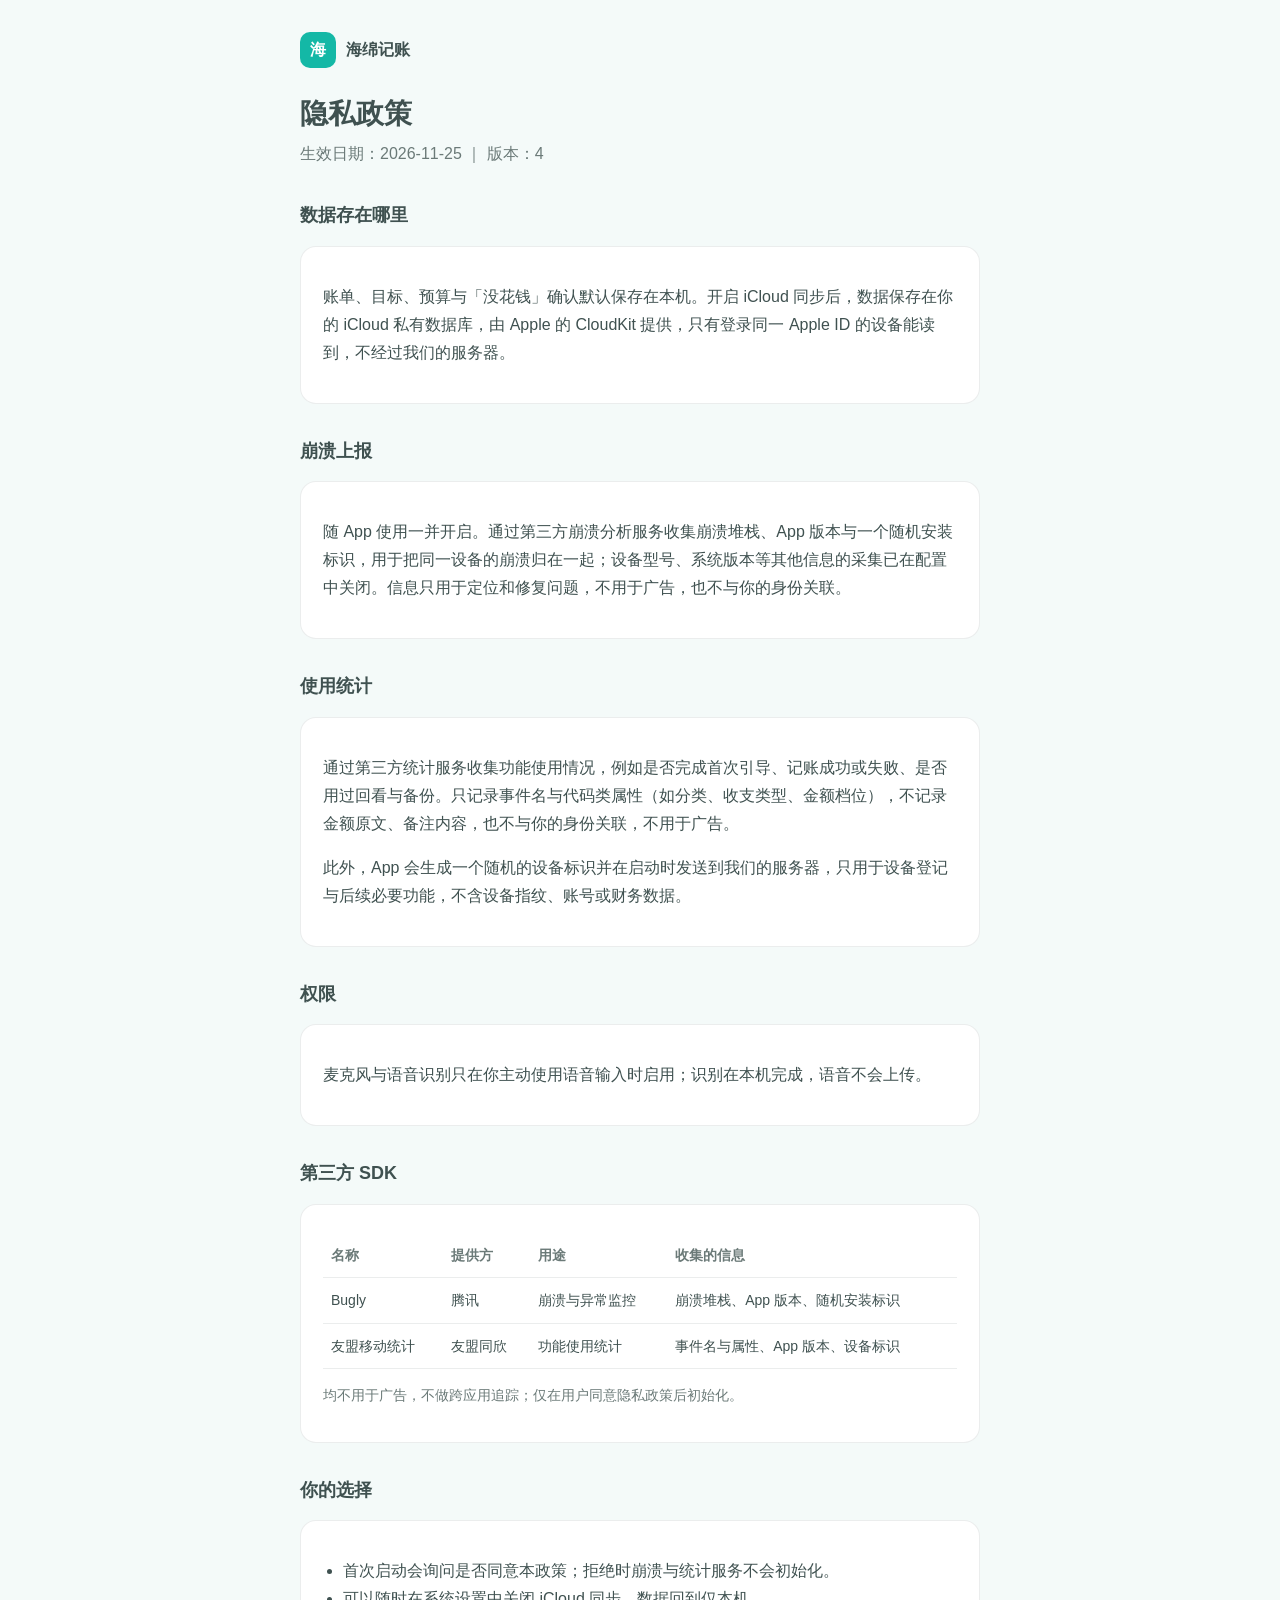
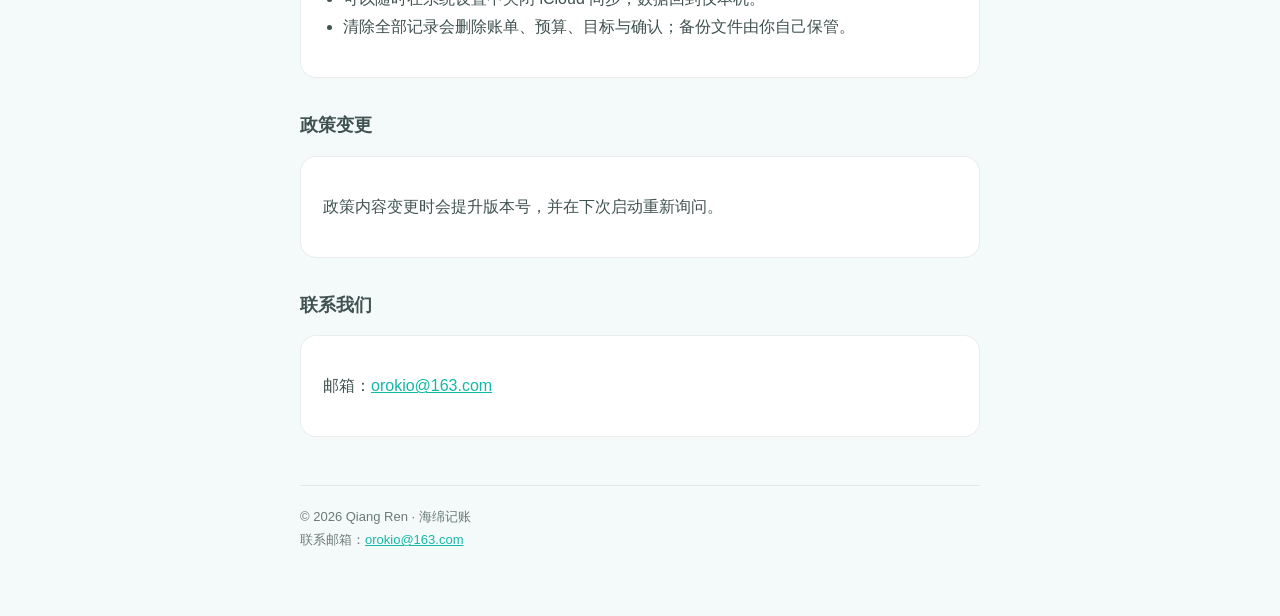
==== privacy.html @ cc496c3c "站点：首页、使用帮助与隐私政策" ====
<!doctype html>
<html lang="zh-CN">
<head>
<meta charset="utf-8">
<meta name="viewport" content="width=device-width,initial-scale=1">
<title>隐私政策 · 海绵记账</title>
<link rel="stylesheet" href="./styles.css">
</head>
<body>
<div class="wrap">
<header>
  <div class="logo">海</div>
  <a href="./index.html">海绵记账</a>
</header>
<h1>隐私政策</h1>
<p class="lead">生效日期：2026-11-25 ｜ 版本：4</p>

<h2>数据存在哪里</h2>
<div class="card">
<p>账单、目标、预算与「没花钱」确认默认保存在本机。开启 iCloud 同步后，数据保存在你的 iCloud 私有数据库，由 Apple 的 CloudKit 提供，只有登录同一 Apple ID 的设备能读到，不经过我们的服务器。</p>
</div>

<h2>崩溃上报</h2>
<div class="card">
<p>随 App 使用一并开启。通过第三方崩溃分析服务收集崩溃堆栈、App 版本与一个随机安装标识，用于把同一设备的崩溃归在一起；设备型号、系统版本等其他信息的采集已在配置中关闭。信息只用于定位和修复问题，不用于广告，也不与你的身份关联。</p>
</div>

<h2>使用统计</h2>
<div class="card">
<p>通过第三方统计服务收集功能使用情况，例如是否完成首次引导、记账成功或失败、是否用过回看与备份。只记录事件名与代码类属性（如分类、收支类型、金额档位），不记录金额原文、备注内容，也不与你的身份关联，不用于广告。</p>
<p>此外，App 会生成一个随机的设备标识并在启动时发送到我们的服务器，只用于设备登记与后续必要功能，不含设备指纹、账号或财务数据。</p>
</div>

<h2>权限</h2>
<div class="card">
<p>麦克风与语音识别只在你主动使用语音输入时启用；识别在本机完成，语音不会上传。</p>
</div>

<h2>第三方 SDK</h2>
<div class="card">
<table>
<thead><tr><th>名称</th><th>提供方</th><th>用途</th><th>收集的信息</th></tr></thead>
<tbody>
<tr><td>Bugly</td><td>腾讯</td><td>崩溃与异常监控</td><td>崩溃堆栈、App 版本、随机安装标识</td></tr>
<tr><td>友盟移动统计</td><td>友盟同欣</td><td>功能使用统计</td><td>事件名与属性、App 版本、设备标识</td></tr>
</tbody>
</table>
<p class="muted">均不用于广告，不做跨应用追踪；仅在用户同意隐私政策后初始化。</p>
</div>

<h2>你的选择</h2>
<div class="card">
<ul>
  <li>首次启动会询问是否同意本政策；拒绝时崩溃与统计服务不会初始化。</li>
  <li>可以随时在系统设置中关闭 iCloud 同步，数据回到仅本机。</li>
  <li>清除全部记录会删除账单、预算、目标与确认；备份文件由你自己保管。</li>
</ul>
</div>

<h2>政策变更</h2>
<div class="card">
<p>政策内容变更时会提升版本号，并在下次启动重新询问。</p>
</div>

<h2>联系我们</h2>
<div class="card">
<p>邮箱：<a href="mailto:orokio@163.com">orokio@163.com</a></p>
</div>

<footer>
  © 2026 Qiang Ren · 海绵记账<br>
  联系邮箱：<a href="mailto:orokio@163.com">orokio@163.com</a>
</footer>
</div>
</body>
</html>
---- styles.css ----
:root{
  --brand:#14B8A6; --brand-soft:rgba(20,184,166,.10);
  --text:#3F5150; --text-2:#6B7A78; --canvas:#F4FAF9; --card:#FFFFFF;
  --line:rgba(63,81,80,.10);
}
*{box-sizing:border-box}
html{-webkit-text-size-adjust:100%}
body{
  margin:0; background:var(--canvas); color:var(--text);
  font:16px/1.75 -apple-system,BlinkMacSystemFont,"PingFang SC","Hiragino Sans GB","Microsoft YaHei",sans-serif;
}
.wrap{max-width:720px;margin:0 auto;padding:32px 20px 64px}
header{display:flex;align-items:center;gap:10px;margin-bottom:28px}
.logo{width:36px;height:36px;border-radius:10px;background:var(--brand);display:flex;align-items:center;justify-content:center;color:#fff;font-weight:700}
header a{color:var(--text);text-decoration:none;font-weight:600}
h1{font-size:28px;line-height:1.3;margin:0 0 8px}
h2{font-size:18px;margin:32px 0 8px}
h3{font-size:16px;margin:20px 0 6px}
p,li{color:var(--text)}
.lead{color:var(--text-2);margin:0 0 24px}
.card{background:var(--card);border:1px solid var(--line);border-radius:16px;padding:20px 22px;margin:14px 0}
.muted{color:var(--text-2);font-size:14px}
a{color:var(--brand)}
table{width:100%;border-collapse:collapse;font-size:14px;margin:8px 0}
th,td{text-align:left;padding:10px 8px;border-bottom:1px solid var(--line);vertical-align:top}
th{color:var(--text-2);font-weight:600}
.btn{display:inline-block;background:var(--brand);color:#fff;text-decoration:none;padding:10px 18px;border-radius:12px;font-weight:600}
.btn.ghost{background:var(--brand-soft);color:var(--brand)}
footer{margin-top:48px;padding-top:20px;border-top:1px solid var(--line);color:var(--text-2);font-size:13px}
ul{padding-left:20px}
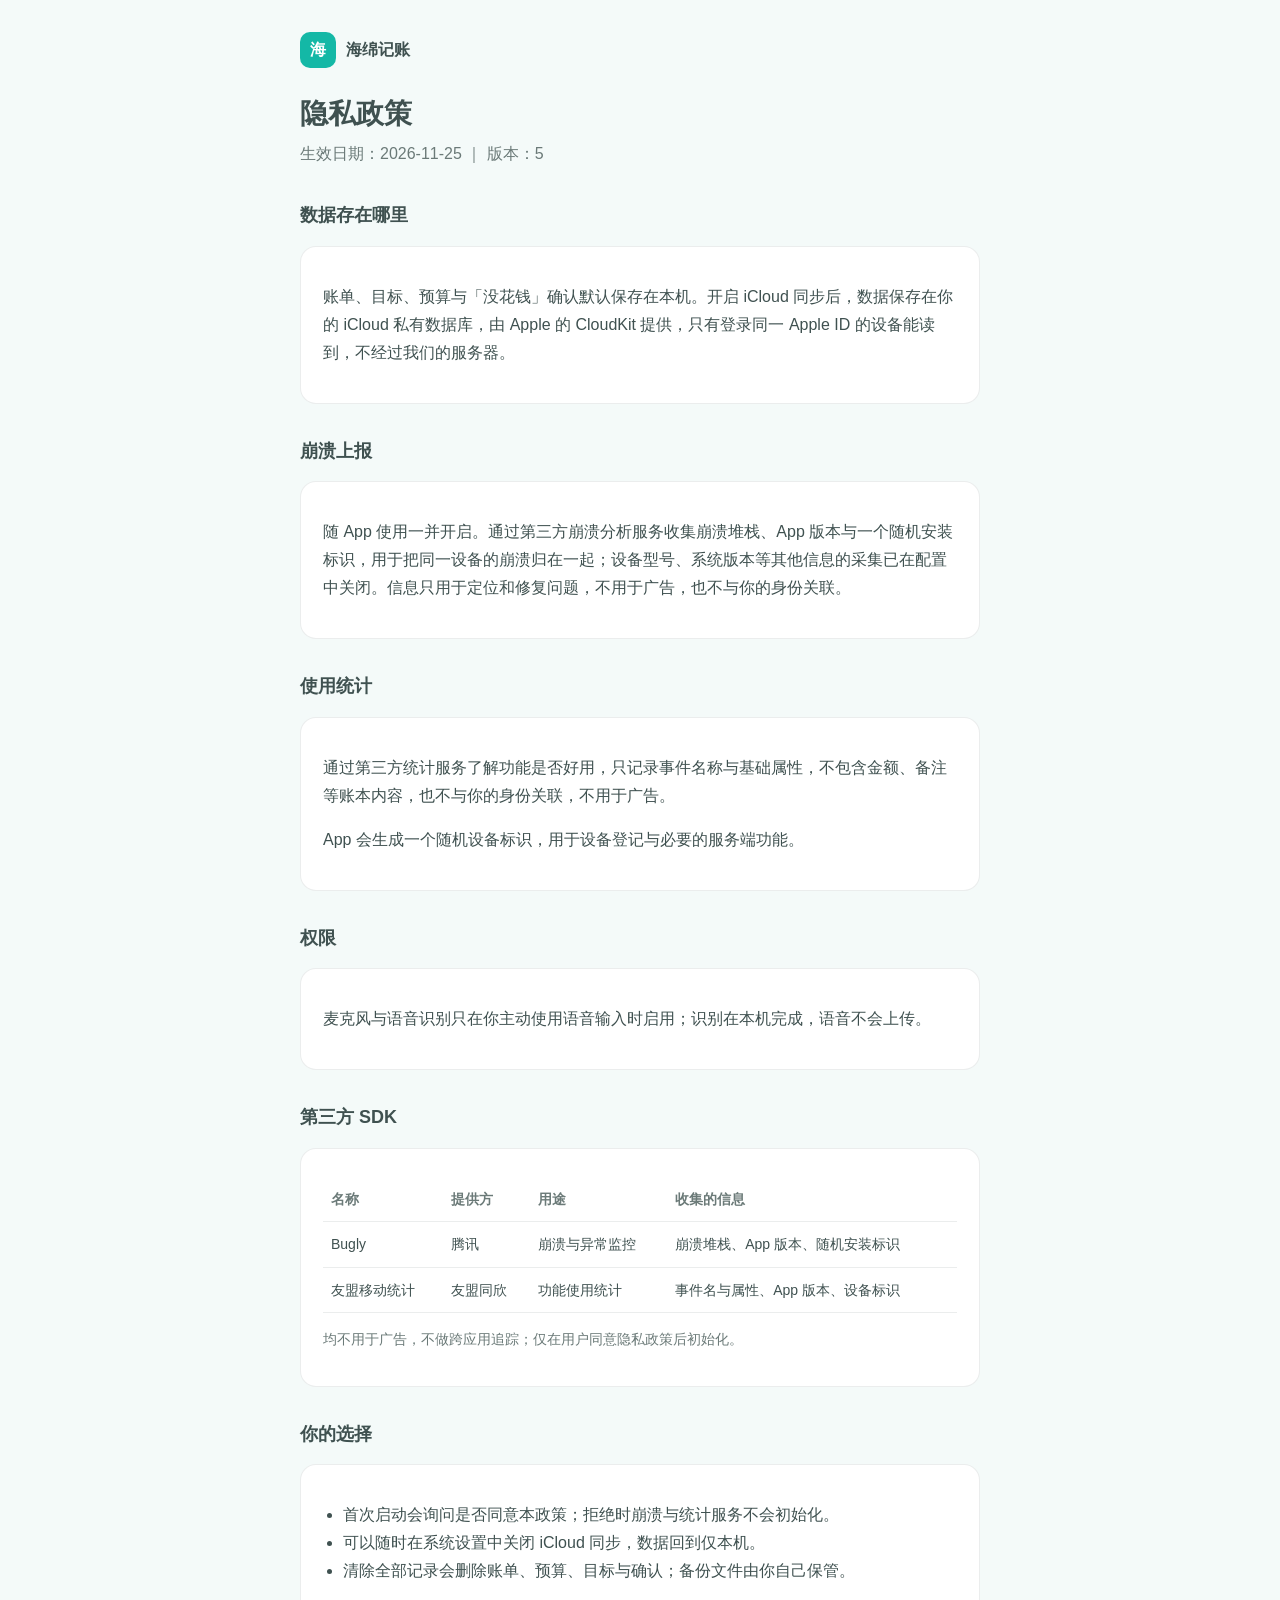
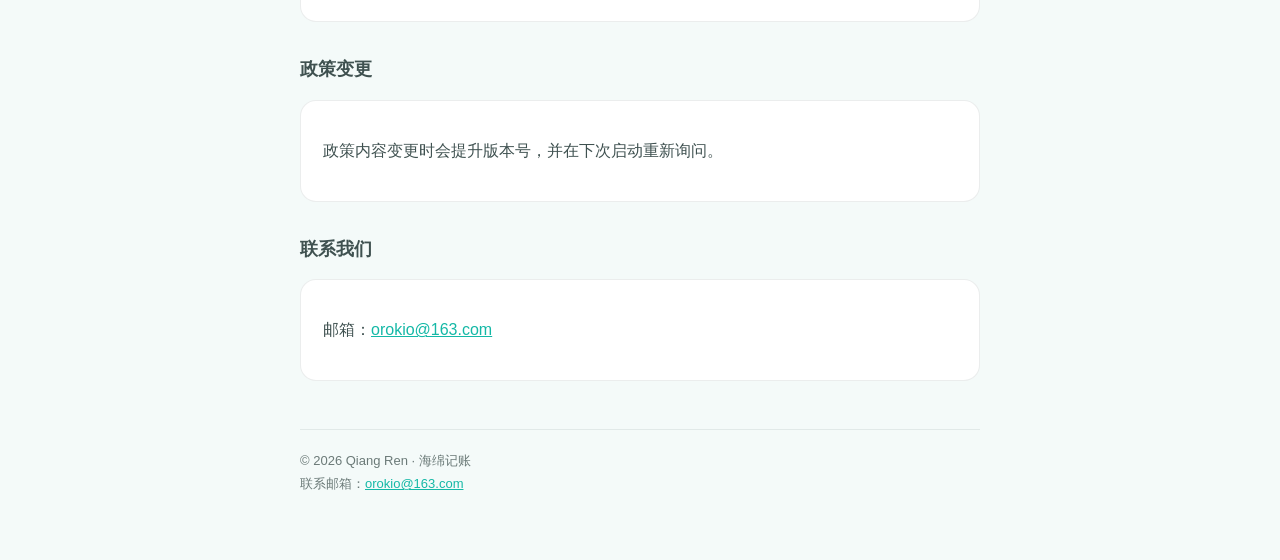
==== commit b7561a7c: "隐私政策：精简使用统计说明，版本升到 5" ====
--- a/privacy.html
+++ b/privacy.html
@@ -13,7 +13,7 @@
   <a href="./index.html">海绵记账</a>
 </header>
 <h1>隐私政策</h1>
-<p class="lead">生效日期：2026-11-25 ｜ 版本：4</p>
+<p class="lead">生效日期：2026-11-25 ｜ 版本：5</p>
 
 <h2>数据存在哪里</h2>
 <div class="card">
@@ -27,8 +27,8 @@
 
 <h2>使用统计</h2>
 <div class="card">
-<p>通过第三方统计服务收集功能使用情况，例如是否完成首次引导、记账成功或失败、是否用过回看与备份。只记录事件名与代码类属性（如分类、收支类型、金额档位），不记录金额原文、备注内容，也不与你的身份关联，不用于广告。</p>
-<p>此外，App 会生成一个随机的设备标识并在启动时发送到我们的服务器，只用于设备登记与后续必要功能，不含设备指纹、账号或财务数据。</p>
+<p>通过第三方统计服务了解功能是否好用，只记录事件名称与基础属性，不包含金额、备注等账本内容，也不与你的身份关联，不用于广告。</p>
+<p>App 会生成一个随机设备标识，用于设备登记与必要的服务端功能。</p>
 </div>
 
 <h2>权限</h2>
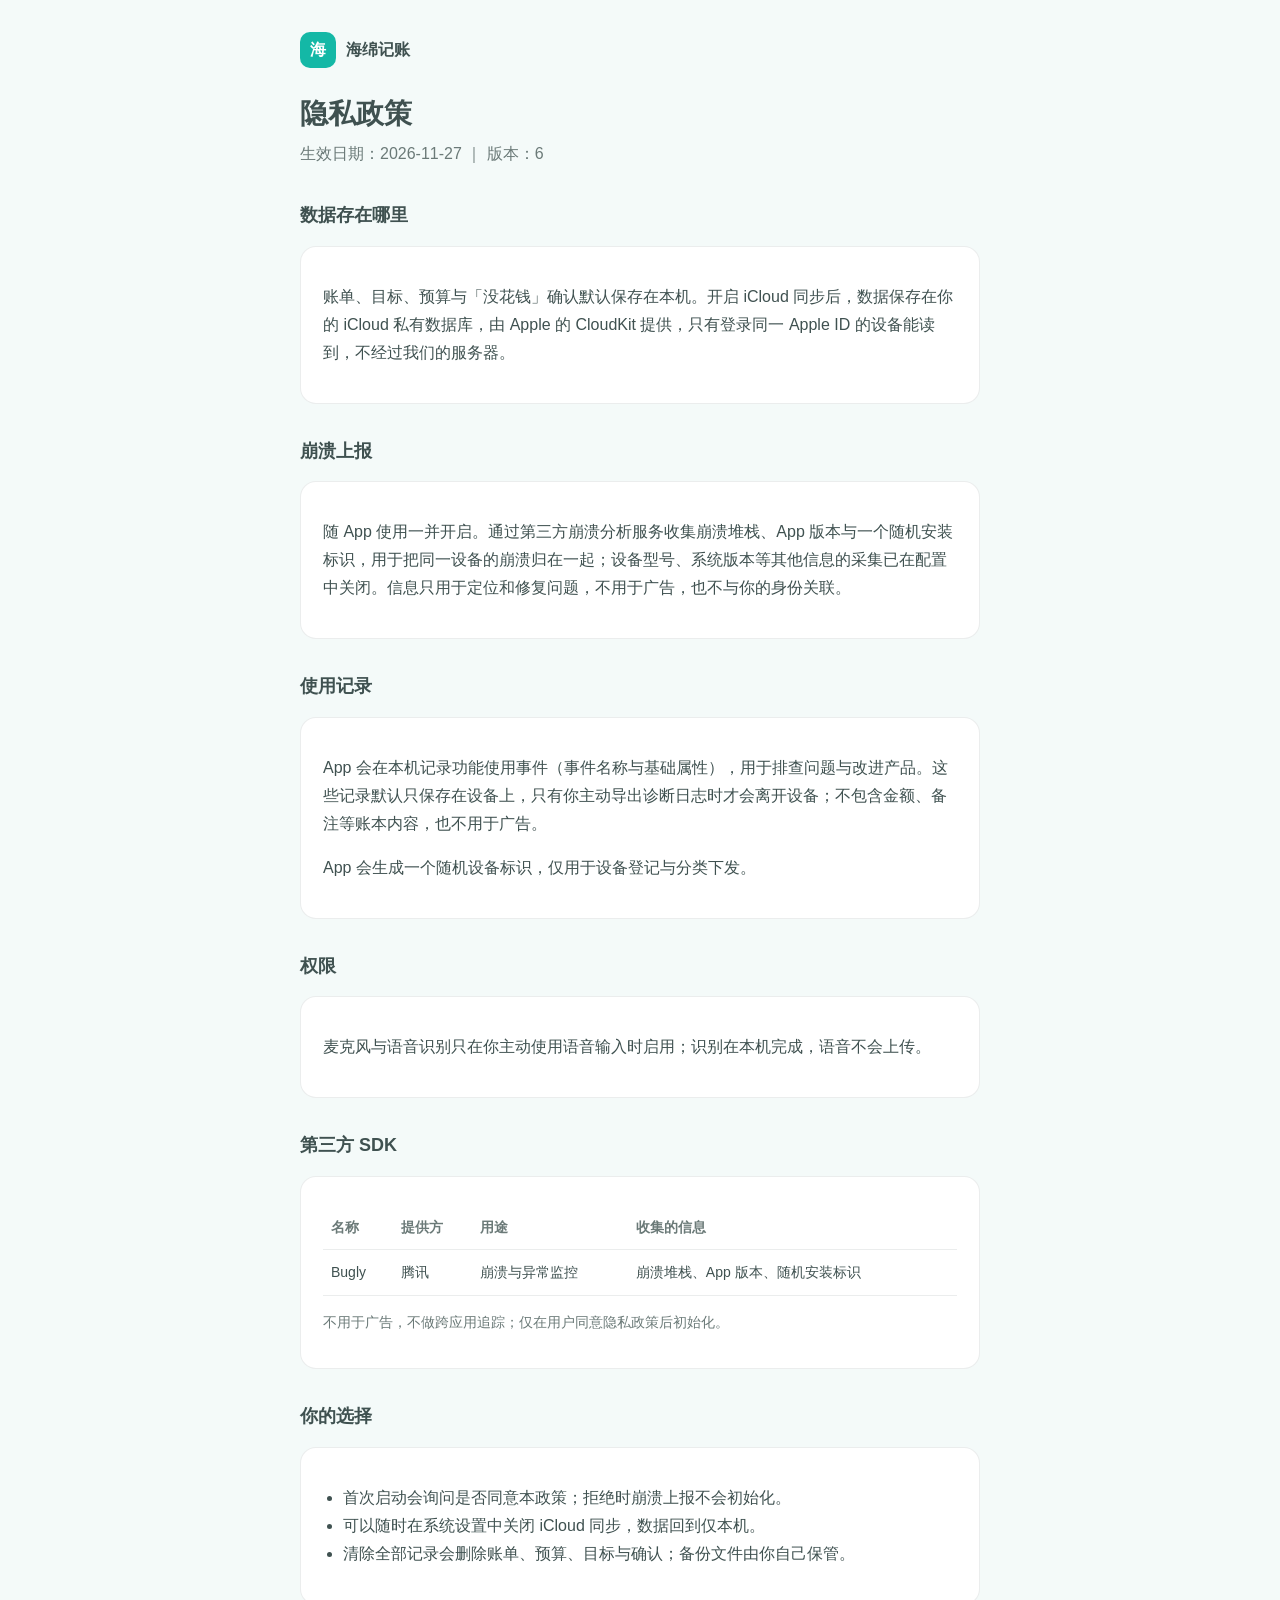
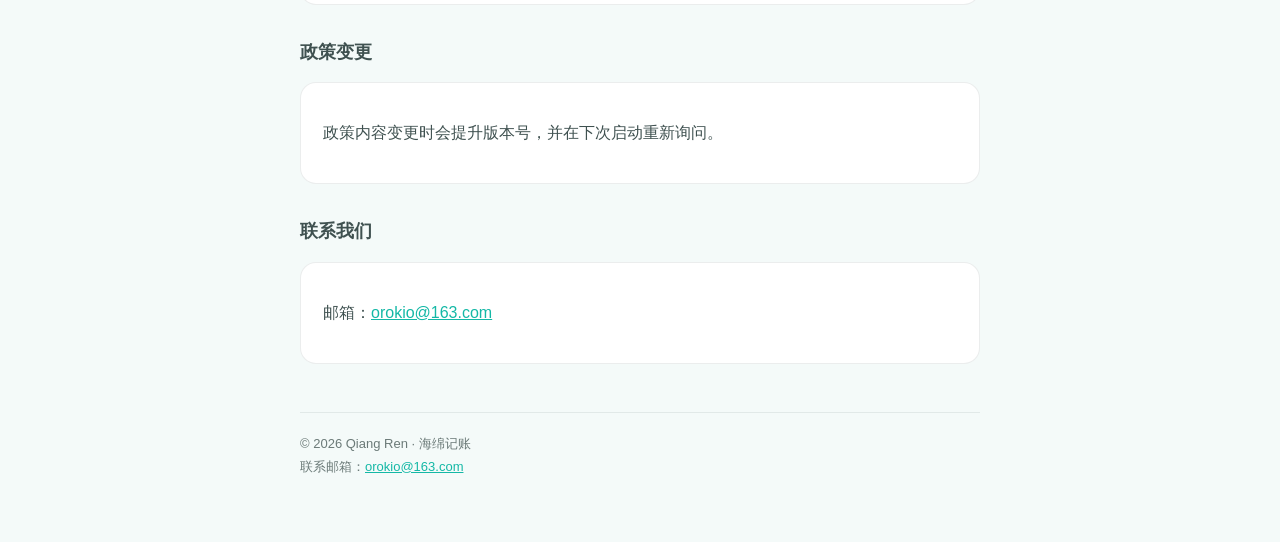
==== commit 5291fd9f: "docs: 隐私政策与帮助页同步买断制 - 隐私政策升到 v6：移除友盟统计，使用记录只保存在本机 - 帮助页：购买改为 ¥18 一次买断，删除恢复购买，新增退款指引 - 首页：备份不再表述为「永远免" ====
--- a/privacy.html
+++ b/privacy.html
@@ -13,7 +13,7 @@
   <a href="./index.html">海绵记账</a>
 </header>
 <h1>隐私政策</h1>
-<p class="lead">生效日期：2026-11-25 ｜ 版本：5</p>
+<p class="lead">生效日期：2026-11-27 ｜ 版本：6</p>
 
 <h2>数据存在哪里</h2>
 <div class="card">
@@ -25,10 +25,10 @@
 <p>随 App 使用一并开启。通过第三方崩溃分析服务收集崩溃堆栈、App 版本与一个随机安装标识，用于把同一设备的崩溃归在一起；设备型号、系统版本等其他信息的采集已在配置中关闭。信息只用于定位和修复问题，不用于广告，也不与你的身份关联。</p>
 </div>
 
-<h2>使用统计</h2>
+<h2>使用记录</h2>
 <div class="card">
-<p>通过第三方统计服务了解功能是否好用，只记录事件名称与基础属性，不包含金额、备注等账本内容，也不与你的身份关联，不用于广告。</p>
-<p>App 会生成一个随机设备标识，用于设备登记与必要的服务端功能。</p>
+<p>App 会在本机记录功能使用事件（事件名称与基础属性），用于排查问题与改进产品。这些记录默认只保存在设备上，只有你主动导出诊断日志时才会离开设备；不包含金额、备注等账本内容，也不用于广告。</p>
+<p>App 会生成一个随机设备标识，仅用于设备登记与分类下发。</p>
 </div>
 
 <h2>权限</h2>
@@ -42,16 +42,15 @@
 <thead><tr><th>名称</th><th>提供方</th><th>用途</th><th>收集的信息</th></tr></thead>
 <tbody>
 <tr><td>Bugly</td><td>腾讯</td><td>崩溃与异常监控</td><td>崩溃堆栈、App 版本、随机安装标识</td></tr>
-<tr><td>友盟移动统计</td><td>友盟同欣</td><td>功能使用统计</td><td>事件名与属性、App 版本、设备标识</td></tr>
 </tbody>
 </table>
-<p class="muted">均不用于广告，不做跨应用追踪；仅在用户同意隐私政策后初始化。</p>
+<p class="muted">不用于广告，不做跨应用追踪；仅在用户同意隐私政策后初始化。</p>
 </div>
 
 <h2>你的选择</h2>
 <div class="card">
 <ul>
-  <li>首次启动会询问是否同意本政策；拒绝时崩溃与统计服务不会初始化。</li>
+  <li>首次启动会询问是否同意本政策；拒绝时崩溃上报不会初始化。</li>
   <li>可以随时在系统设置中关闭 iCloud 同步，数据回到仅本机。</li>
   <li>清除全部记录会删除账单、预算、目标与确认；备份文件由你自己保管。</li>
 </ul>
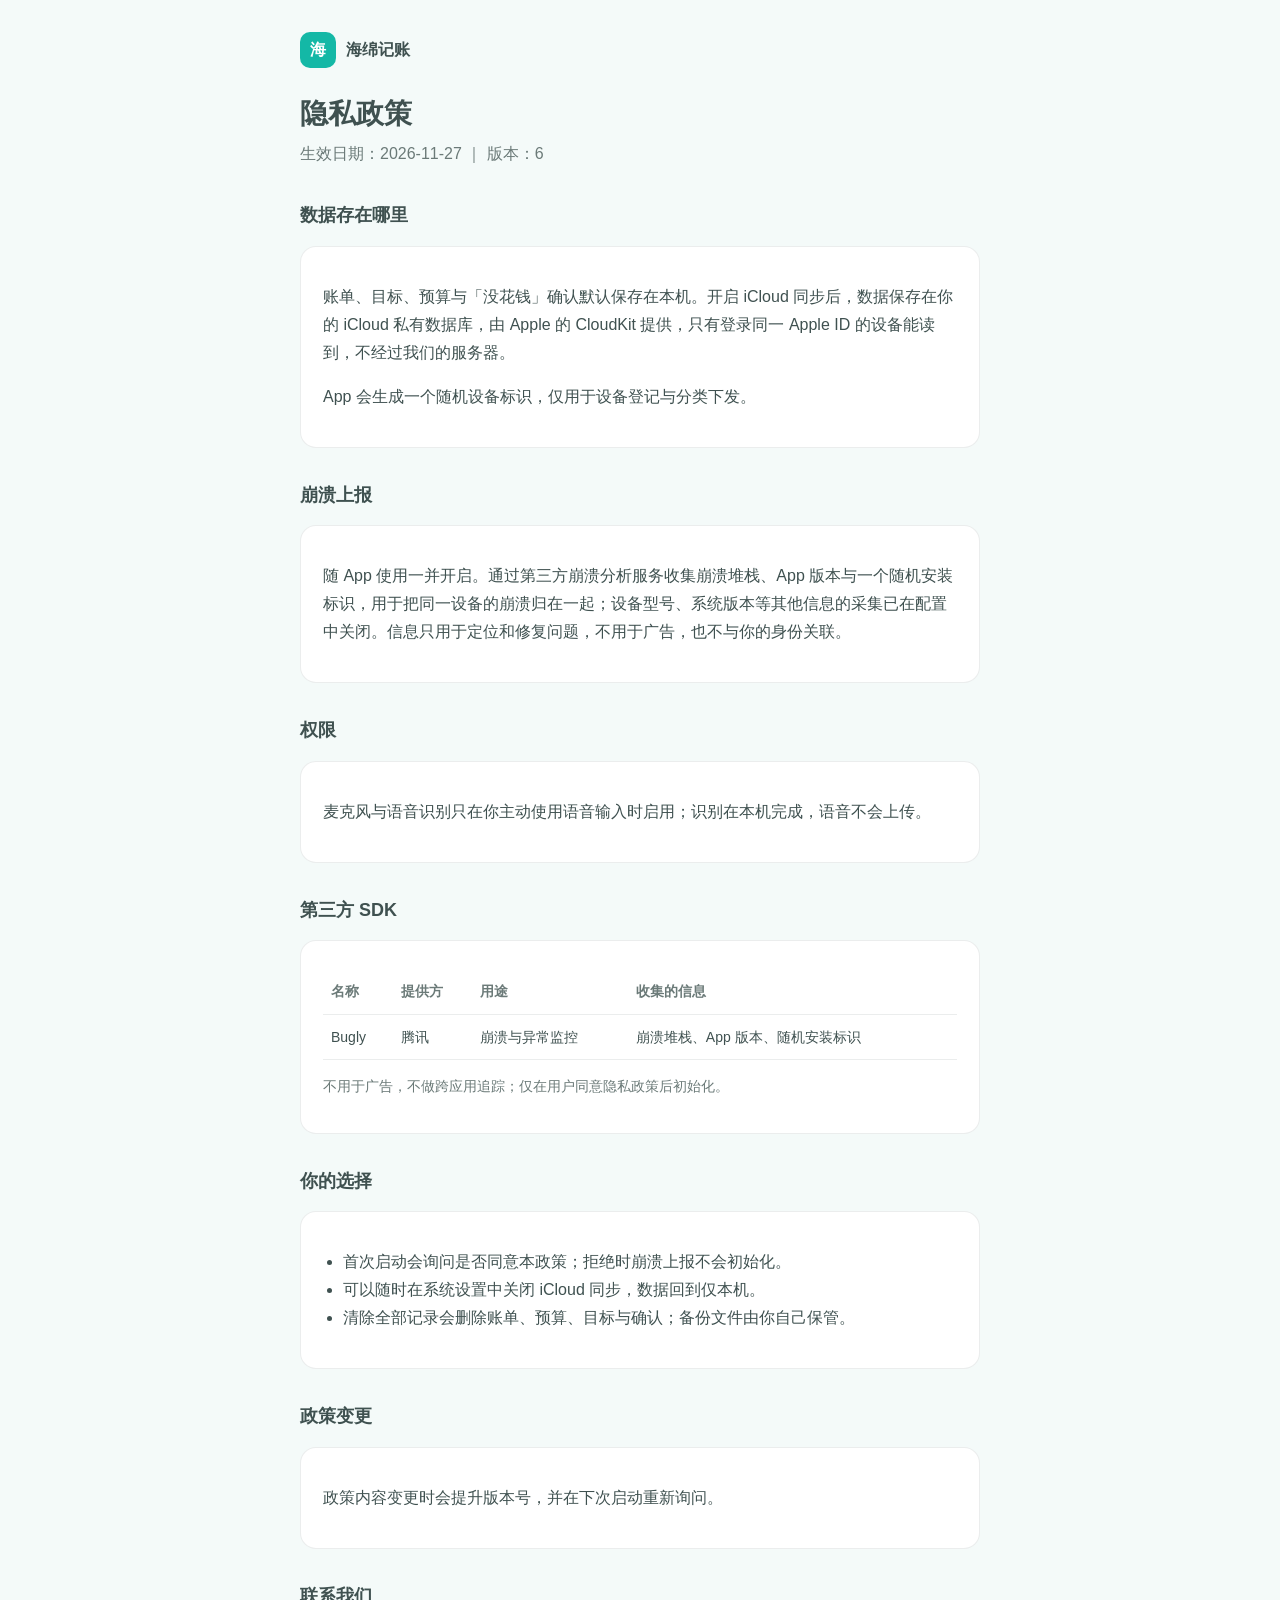
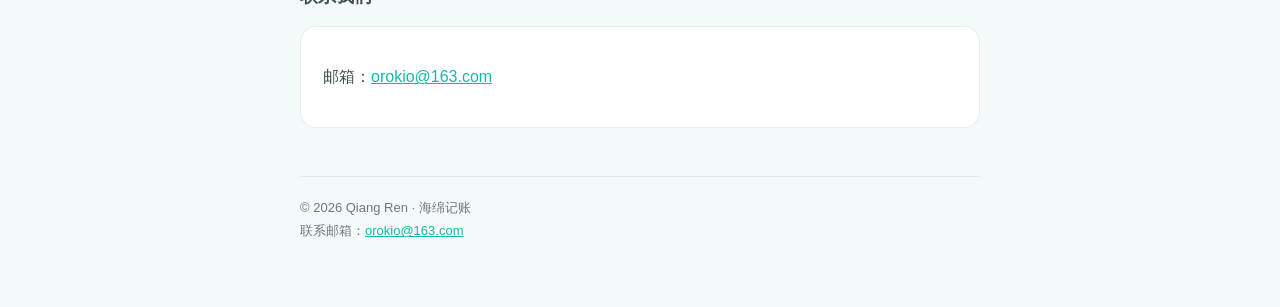
==== commit 32ae663e: "docs: 隐私政策去掉本地日志说明，设备标识并入数据存储一节" ====
--- a/privacy.html
+++ b/privacy.html
@@ -18,17 +18,12 @@
 <h2>数据存在哪里</h2>
 <div class="card">
 <p>账单、目标、预算与「没花钱」确认默认保存在本机。开启 iCloud 同步后，数据保存在你的 iCloud 私有数据库，由 Apple 的 CloudKit 提供，只有登录同一 Apple ID 的设备能读到，不经过我们的服务器。</p>
+<p>App 会生成一个随机设备标识，仅用于设备登记与分类下发。</p>
 </div>
 
 <h2>崩溃上报</h2>
 <div class="card">
 <p>随 App 使用一并开启。通过第三方崩溃分析服务收集崩溃堆栈、App 版本与一个随机安装标识，用于把同一设备的崩溃归在一起；设备型号、系统版本等其他信息的采集已在配置中关闭。信息只用于定位和修复问题，不用于广告，也不与你的身份关联。</p>
-</div>
-
-<h2>使用记录</h2>
-<div class="card">
-<p>App 会在本机记录功能使用事件（事件名称与基础属性），用于排查问题与改进产品。这些记录默认只保存在设备上，只有你主动导出诊断日志时才会离开设备；不包含金额、备注等账本内容，也不用于广告。</p>
-<p>App 会生成一个随机设备标识，仅用于设备登记与分类下发。</p>
 </div>
 
 <h2>权限</h2>
